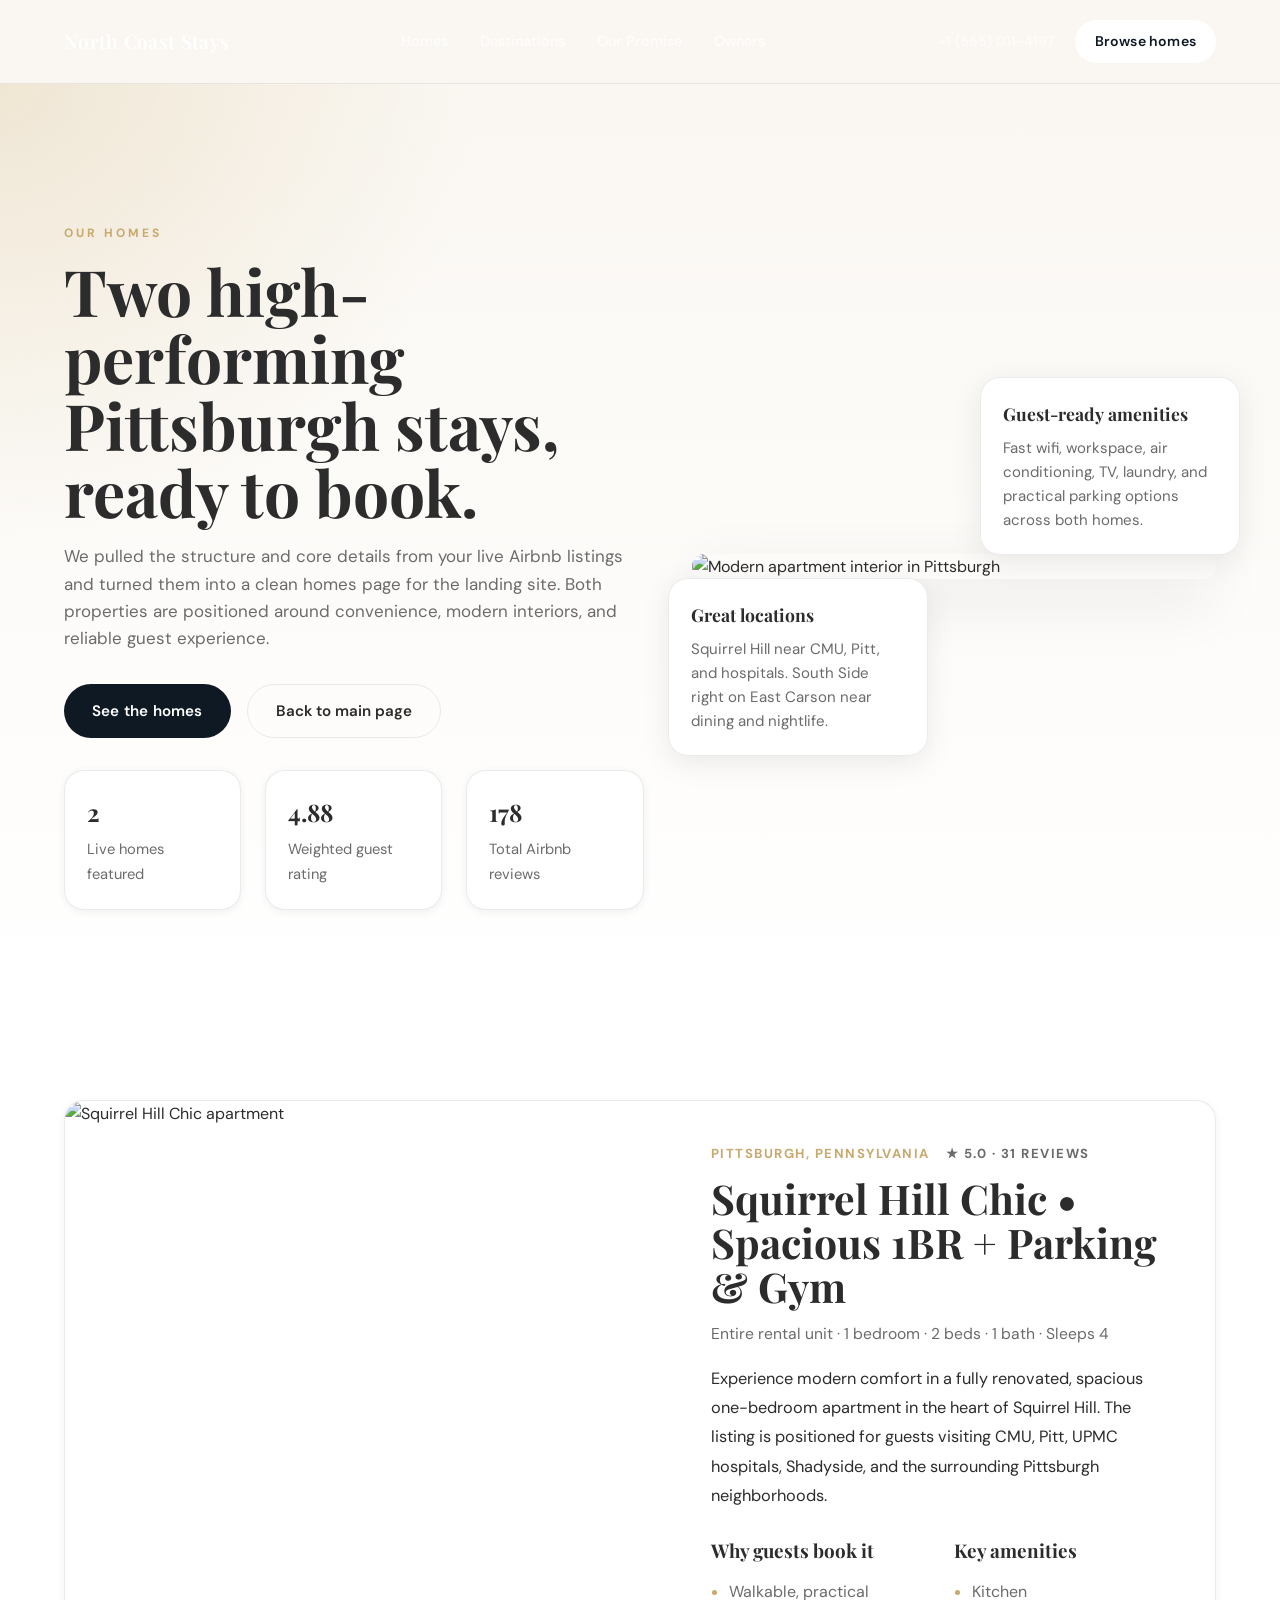
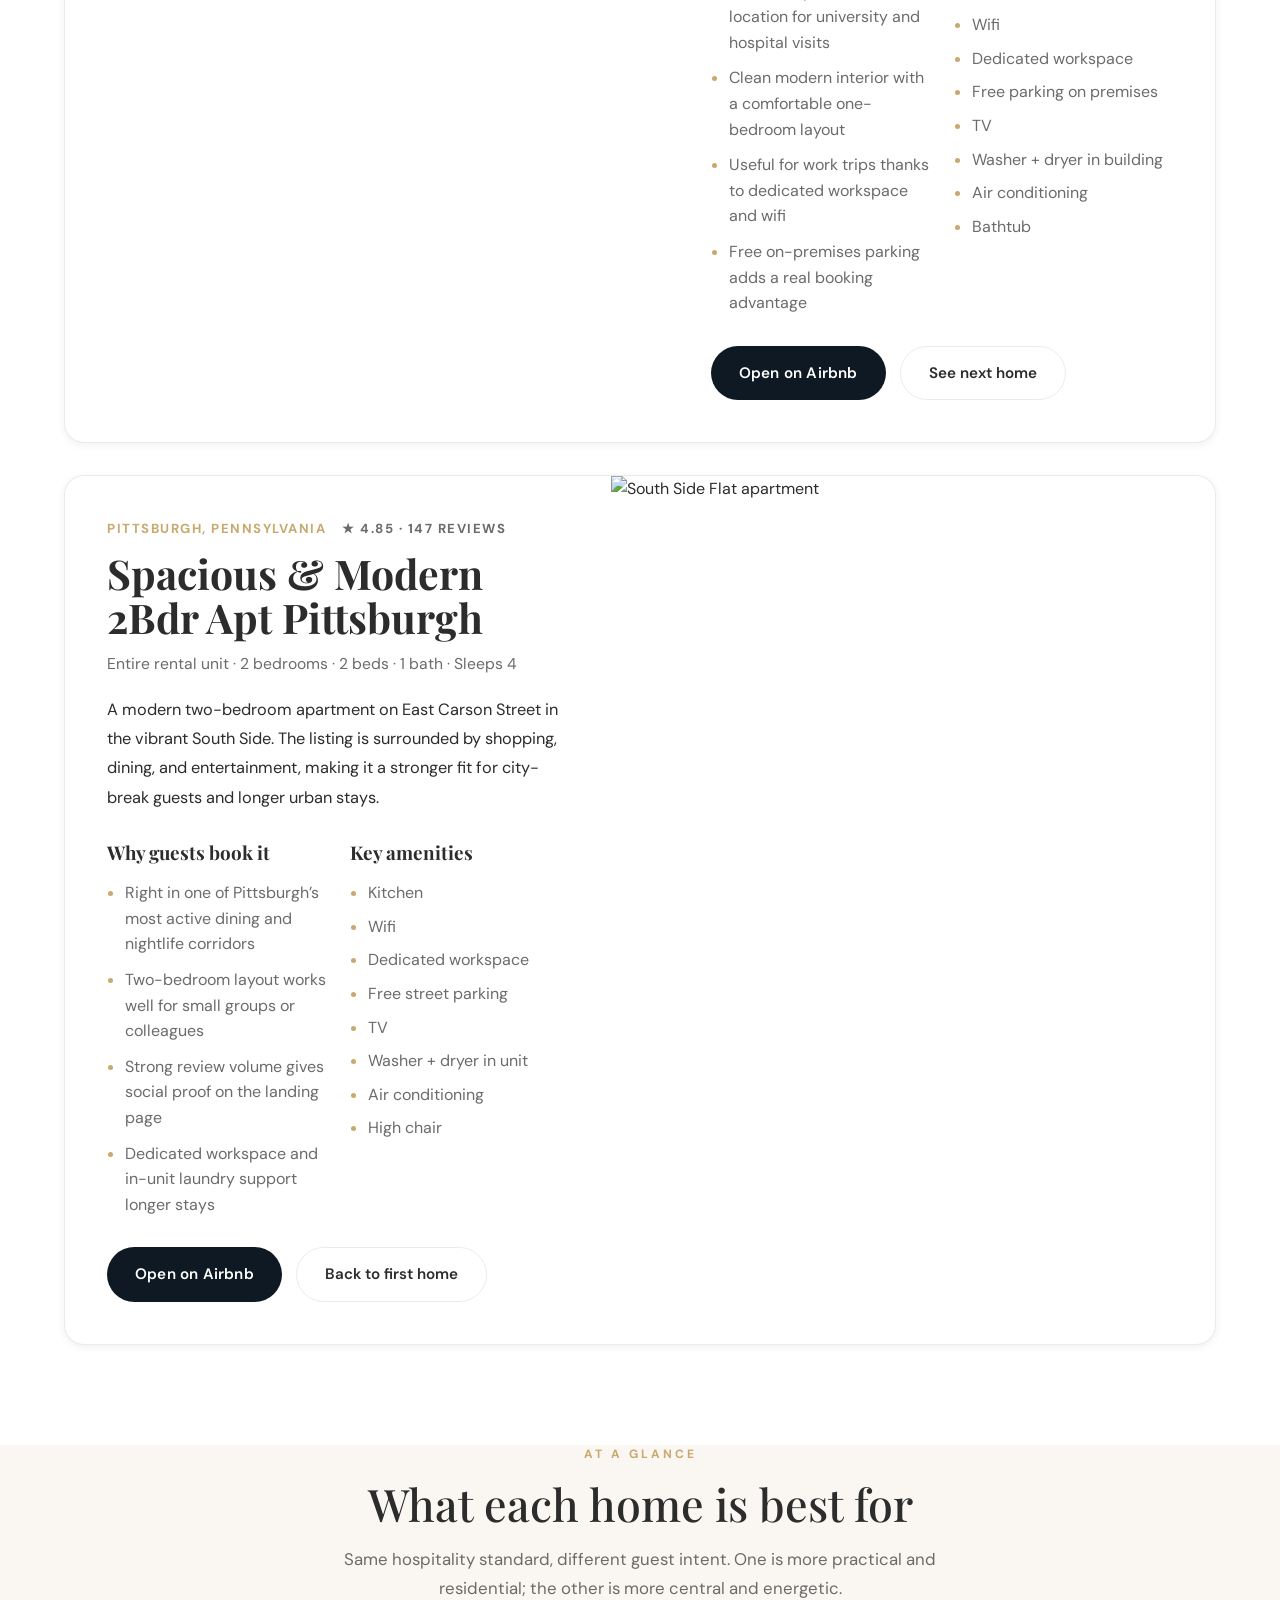
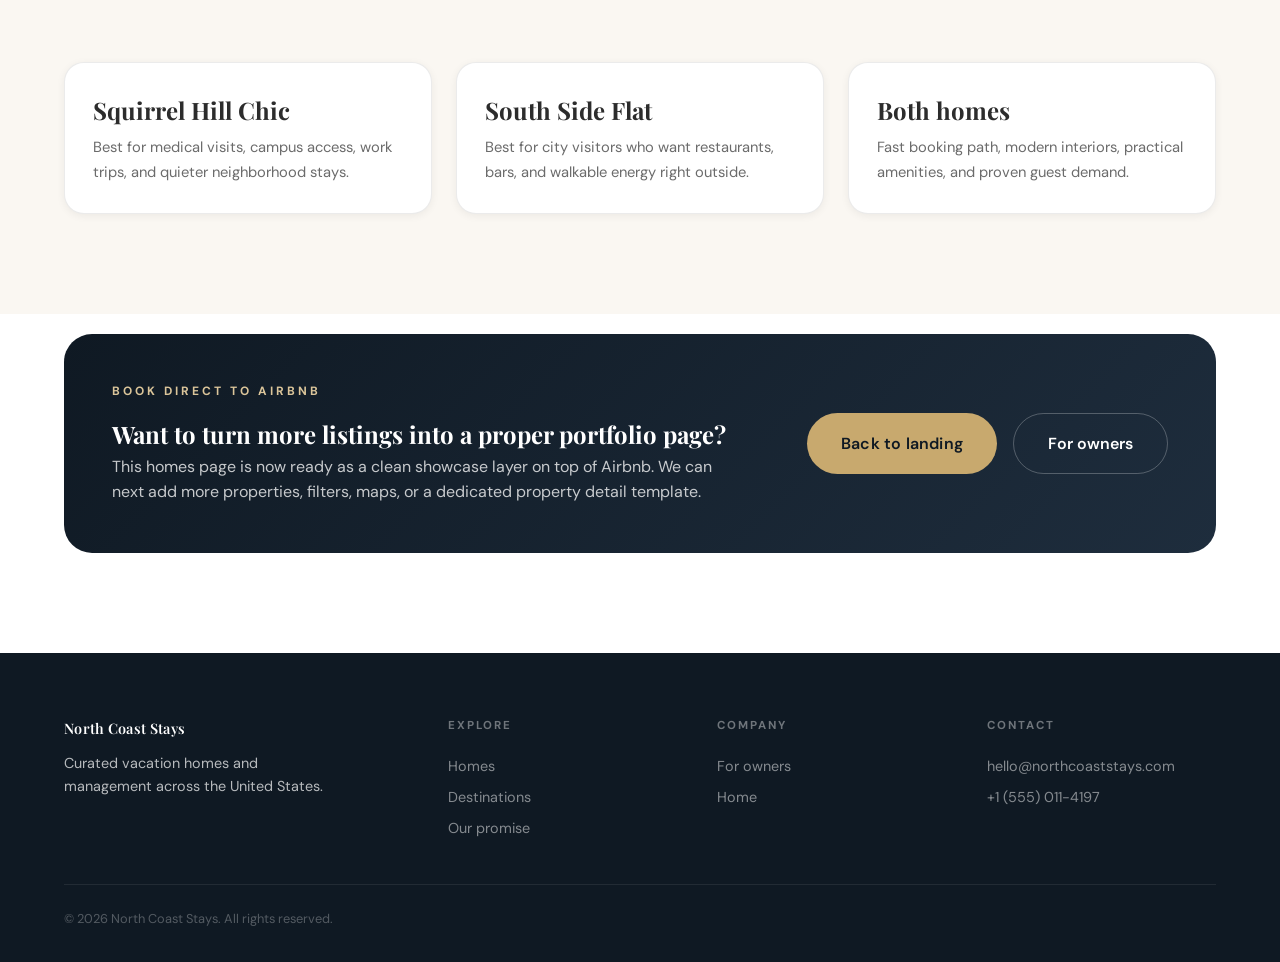
==== homes.html @ 8b8f60d1 "Add homes page for Pittsburgh listings" ====
<!doctype html>
<html lang="en">
  <head>
    <meta charset="utf-8" />
    <meta name="viewport" content="width=device-width, initial-scale=1" />
    <title>Homes — North Coast Stays</title>
    <meta
      name="description"
      content="Explore our Pittsburgh homes: Squirrel Hill Chic and South Side Flat. Modern stays with strong reviews, thoughtful amenities, and direct Airbnb booking links."
    />
    <link rel="preconnect" href="https://fonts.googleapis.com" />
    <link rel="preconnect" href="https://fonts.gstatic.com" crossorigin />
    <link
      href="https://fonts.googleapis.com/css2?family=Playfair+Display:ital,wght@0,400;0,500;0,600;0,700;1,400;1,500&family=DM+Sans:wght@400;500;600;700&display=swap"
      rel="stylesheet"
    />
    <link rel="stylesheet" href="styles.css" />
  </head>
  <body>
    <header class="site-header site-header--light">
      <div class="container header-inner">
        <a class="logo logo--dark" href="index.html">North Coast Stays</a>
        <nav class="nav nav--dark">
          <a href="homes.html">Homes</a>
          <a href="index.html#destinations">Destinations</a>
          <a href="index.html#promise">Our Promise</a>
          <a href="owners.html">Owners</a>
        </nav>
        <div class="header-right">
          <a href="tel:+15550114197" class="header-phone header-phone--dark">+1 (555) 011-4197</a>
          <a href="#homes-list" class="btn-primary btn-sm">Browse homes</a>
        </div>
        <button class="mobile-toggle mobile-toggle--dark" aria-label="Menu">
          <span></span><span></span><span></span>
        </button>
      </div>
    </header>

    <main>
      <section class="owner-hero homes-hero">
        <div class="container owner-hero-grid">
          <div class="owner-hero-copy reveal">
            <p class="section-eyebrow">Our Homes</p>
            <h1>Two high-performing Pittsburgh stays, ready to book.</h1>
            <p class="owner-hero-sub">
              We pulled the structure and core details from your live Airbnb listings and turned them into a clean homes page for the landing site.
              Both properties are positioned around convenience, modern interiors, and reliable guest experience.
            </p>
            <div class="owner-hero-actions">
              <a href="#homes-list" class="btn-primary">See the homes</a>
              <a href="index.html" class="btn-outline">Back to main page</a>
            </div>
            <div class="owner-hero-stats">
              <div class="owner-mini-stat">
                <strong>2</strong>
                <span>Live homes featured</span>
              </div>
              <div class="owner-mini-stat">
                <strong>4.88</strong>
                <span>Weighted guest rating</span>
              </div>
              <div class="owner-mini-stat">
                <strong>178</strong>
                <span>Total Airbnb reviews</span>
              </div>
            </div>
          </div>
          <div class="owner-hero-visual reveal">
            <img
              src="https://a0.muscache.com/im/pictures/hosting/Hosting-1556212642153795728/original/cdaaddb3-f204-4f8a-ab9f-3b91c28d09c1.jpeg?im_w=1440&quality=80&auto=webp"
              alt="Modern apartment interior in Pittsburgh"
            />
            <div class="owner-floating-card owner-floating-card--top">
              <h3>Great locations</h3>
              <p>Squirrel Hill near CMU, Pitt, and hospitals. South Side right on East Carson near dining and nightlife.</p>
            </div>
            <div class="owner-floating-card owner-floating-card--bottom">
              <h3>Guest-ready amenities</h3>
              <p>Fast wifi, workspace, air conditioning, TV, laundry, and practical parking options across both homes.</p>
            </div>
          </div>
        </div>
      </section>

      <section id="homes-list" class="section homes-detail">
        <div class="container homes-detail-grid">
          <article id="squirrel-hill-chic" class="listing-card reveal">
            <div class="listing-media">
              <img
                src="https://a0.muscache.com/im/pictures/hosting/Hosting-1556212642153795728/original/cdaaddb3-f204-4f8a-ab9f-3b91c28d09c1.jpeg?im_w=1440&quality=80&auto=webp"
                alt="Squirrel Hill Chic apartment"
                loading="lazy"
              />
            </div>
            <div class="listing-copy">
              <div class="listing-topline">
                <span class="listing-location">Pittsburgh, Pennsylvania</span>
                <span class="listing-rating">★ 5.0 · 31 reviews</span>
              </div>
              <h2>Squirrel Hill Chic • Spacious 1BR + Parking &amp; Gym</h2>
              <p class="listing-summary">Entire rental unit · 1 bedroom · 2 beds · 1 bath · Sleeps 4</p>
              <p class="listing-description">
                Experience modern comfort in a fully renovated, spacious one-bedroom apartment in the heart of Squirrel Hill.
                The listing is positioned for guests visiting CMU, Pitt, UPMC hospitals, Shadyside, and the surrounding Pittsburgh neighborhoods.
              </p>
              <div class="listing-columns">
                <div>
                  <h3>Why guests book it</h3>
                  <ul class="listing-bullets">
                    <li>Walkable, practical location for university and hospital visits</li>
                    <li>Clean modern interior with a comfortable one-bedroom layout</li>
                    <li>Useful for work trips thanks to dedicated workspace and wifi</li>
                    <li>Free on-premises parking adds a real booking advantage</li>
                  </ul>
                </div>
                <div>
                  <h3>Key amenities</h3>
                  <ul class="listing-bullets listing-bullets--tight">
                    <li>Kitchen</li>
                    <li>Wifi</li>
                    <li>Dedicated workspace</li>
                    <li>Free parking on premises</li>
                    <li>TV</li>
                    <li>Washer + dryer in building</li>
                    <li>Air conditioning</li>
                    <li>Bathtub</li>
                  </ul>
                </div>
              </div>
              <div class="listing-actions">
                <a
                  class="btn-primary"
                  href="https://www.airbnb.com/rooms/1556212642153795728?guests=1&adults=1&s=67&unique_share_id=85de077e-2d42-4002-af92-bff47b99a7a3&source_impression_id=p3_1773267167_P3YbKE8Yv-an_jDv"
                  target="_blank"
                  rel="noopener noreferrer"
                >
                  Open on Airbnb
                </a>
                <a class="btn-outline" href="#south-side-flat">See next home</a>
              </div>
            </div>
          </article>

          <article id="south-side-flat" class="listing-card listing-card--reverse reveal">
            <div class="listing-media">
              <img
                src="https://a0.muscache.com/im/pictures/miso/Hosting-1215987370576249011/original/8360b7d2-faa7-49e1-b375-3b0c79c580a3.jpeg?im_w=1440&quality=80&auto=webp"
                alt="South Side Flat apartment"
                loading="lazy"
              />
            </div>
            <div class="listing-copy">
              <div class="listing-topline">
                <span class="listing-location">Pittsburgh, Pennsylvania</span>
                <span class="listing-rating">★ 4.85 · 147 reviews</span>
              </div>
              <h2>Spacious &amp; Modern 2Bdr Apt Pittsburgh</h2>
              <p class="listing-summary">Entire rental unit · 2 bedrooms · 2 beds · 1 bath · Sleeps 4</p>
              <p class="listing-description">
                A modern two-bedroom apartment on East Carson Street in the vibrant South Side.
                The listing is surrounded by shopping, dining, and entertainment, making it a stronger fit for city-break guests and longer urban stays.
              </p>
              <div class="listing-columns">
                <div>
                  <h3>Why guests book it</h3>
                  <ul class="listing-bullets">
                    <li>Right in one of Pittsburgh’s most active dining and nightlife corridors</li>
                    <li>Two-bedroom layout works well for small groups or colleagues</li>
                    <li>Strong review volume gives social proof on the landing page</li>
                    <li>Dedicated workspace and in-unit laundry support longer stays</li>
                  </ul>
                </div>
                <div>
                  <h3>Key amenities</h3>
                  <ul class="listing-bullets listing-bullets--tight">
                    <li>Kitchen</li>
                    <li>Wifi</li>
                    <li>Dedicated workspace</li>
                    <li>Free street parking</li>
                    <li>TV</li>
                    <li>Washer + dryer in unit</li>
                    <li>Air conditioning</li>
                    <li>High chair</li>
                  </ul>
                </div>
              </div>
              <div class="listing-actions">
                <a
                  class="btn-primary"
                  href="https://www.airbnb.com/rooms/1215987370576249011?guests=1&adults=1&s=67&unique_share_id=ae292399-722b-4fe4-9526-d6abca8731bb&source_impression_id=p3_1773267168_P3sV50rlYe5OfrRL"
                  target="_blank"
                  rel="noopener noreferrer"
                >
                  Open on Airbnb
                </a>
                <a class="btn-outline" href="#squirrel-hill-chic">Back to first home</a>
              </div>
            </div>
          </article>
        </div>
      </section>

      <section class="section owner-trust homes-comparison">
        <div class="container">
          <div class="section-intro reveal">
            <p class="section-eyebrow">At a glance</p>
            <h2>What each home is best for</h2>
            <p class="section-lead">
              Same hospitality standard, different guest intent. One is more practical and residential; the other is more central and energetic.
            </p>
          </div>
          <div class="owner-trust-grid">
            <div class="owner-trust-card reveal">
              <strong>Squirrel Hill Chic</strong>
              <span>Best for medical visits, campus access, work trips, and quieter neighborhood stays.</span>
            </div>
            <div class="owner-trust-card reveal">
              <strong>South Side Flat</strong>
              <span>Best for city visitors who want restaurants, bars, and walkable energy right outside.</span>
            </div>
            <div class="owner-trust-card reveal">
              <strong>Both homes</strong>
              <span>Fast booking path, modern interiors, practical amenities, and proven guest demand.</span>
            </div>
          </div>
        </div>
      </section>

      <section class="section owner-cta-section">
        <div class="container">
          <div class="owner-cta reveal">
            <div>
              <p class="section-eyebrow">Book direct to Airbnb</p>
              <h2>Want to turn more listings into a proper portfolio page?</h2>
              <p>
                This homes page is now ready as a clean showcase layer on top of Airbnb. We can next add more properties, filters, maps, or a dedicated property detail template.
              </p>
            </div>
            <div class="cta-actions">
              <a class="btn-primary btn-lg" href="index.html">Back to landing</a>
              <a class="btn-outline btn-lg" href="owners.html">For owners</a>
            </div>
          </div>
        </div>
      </section>
    </main>

    <footer class="site-footer">
      <div class="container footer-inner">
        <div class="footer-brand">
          <p class="logo">North Coast Stays</p>
          <p>Curated vacation homes and management across the United States.</p>
        </div>
        <div class="footer-col">
          <h4>Explore</h4>
          <a href="homes.html">Homes</a>
          <a href="index.html#destinations">Destinations</a>
          <a href="index.html#promise">Our promise</a>
        </div>
        <div class="footer-col">
          <h4>Company</h4>
          <a href="owners.html">For owners</a>
          <a href="index.html">Home</a>
        </div>
        <div class="footer-col">
          <h4>Contact</h4>
          <a href="mailto:hello@northcoaststays.com">hello@northcoaststays.com</a>
          <a href="tel:+15550114197">+1 (555) 011-4197</a>
        </div>
      </div>
      <div class="container footer-bottom">
        <p>&copy; 2026 North Coast Stays. All rights reserved.</p>
      </div>
    </footer>

    <script src="script.js"></script>
  </body>
</html>
---- styles.css ----
/* ─── Tokens ─── */
:root {
  --cream: #faf7f2;
  --cream-dark: #f0ebe3;
  --white: #ffffff;
  --charcoal: #0f1923;
  --navy: #1a2332;
  --gold: #c8a96e;
  --gold-light: #dbc59a;
  --text: #2c2c2c;
  --text-muted: #6b6b6b;
  --text-light: rgba(255, 255, 255, 0.7);
  --border: rgba(0, 0, 0, 0.08);
  --shadow-sm: 0 2px 8px rgba(0, 0, 0, 0.06);
  --shadow-md: 0 8px 30px rgba(0, 0, 0, 0.08);
  --shadow-lg: 0 20px 60px rgba(0, 0, 0, 0.1);
  --radius-sm: 8px;
  --radius-md: 14px;
  --radius-lg: 20px;
  --radius-xl: 28px;
  --transition: 300ms cubic-bezier(0.23, 1, 0.32, 1);
  --font-serif: "Playfair Display", Georgia, serif;
  --font-sans: "DM Sans", -apple-system, BlinkMacSystemFont, sans-serif;
}

/* ─── Reset ─── */
*,
*::before,
*::after {
  box-sizing: border-box;
  margin: 0;
  padding: 0;
}

html {
  scroll-behavior: smooth;
  -webkit-font-smoothing: antialiased;
}

body {
  font-family: var(--font-sans);
  color: var(--text);
  background: var(--cream);
  line-height: 1.6;
}

img {
  display: block;
  max-width: 100%;
  height: auto;
}

a {
  color: inherit;
  text-decoration: none;
}

button {
  font-family: inherit;
  cursor: pointer;
  border: none;
  background: none;
}

/* ─── Layout ─── */
.container {
  width: min(1240px, 90vw);
  margin: 0 auto;
}

/* ─── Buttons ─── */
.btn-primary {
  display: inline-flex;
  align-items: center;
  gap: 8px;
  background: var(--charcoal);
  color: var(--white);
  padding: 14px 28px;
  border-radius: 999px;
  font-weight: 600;
  font-size: 0.95rem;
  letter-spacing: 0.2px;
  transition: transform var(--transition), box-shadow var(--transition);
}

.btn-primary:hover {
  transform: translateY(-2px);
  box-shadow: 0 12px 28px rgba(15, 25, 35, 0.25);
}

.btn-outline {
  display: inline-flex;
  align-items: center;
  gap: 8px;
  padding: 14px 28px;
  border-radius: 999px;
  font-weight: 600;
  font-size: 0.95rem;
  border: 1.5px solid var(--border);
  transition: all var(--transition);
}

.btn-outline:hover {
  border-color: var(--charcoal);
  background: var(--charcoal);
  color: var(--white);
}

.btn-sm {
  padding: 10px 20px;
  font-size: 0.88rem;
}

.btn-lg {
  padding: 17px 34px;
  font-size: 1rem;
}

/* ─── Header ─── */
.site-header {
  position: fixed;
  top: 0;
  left: 0;
  right: 0;
  z-index: 100;
  transition: background var(--transition), backdrop-filter var(--transition);
}

.site-header.scrolled {
  background: rgba(250, 247, 242, 0.92);
  backdrop-filter: blur(20px);
  border-bottom: 1px solid var(--border);
}

.header-inner {
  display: flex;
  align-items: center;
  justify-content: space-between;
  padding: 20px 0;
  gap: 32px;
}

.logo {
  font-family: var(--font-serif);
  font-weight: 600;
  font-size: 1.2rem;
  letter-spacing: 0.3px;
  white-space: nowrap;
}

.site-header:not(.scrolled) .logo {
  color: var(--white);
}

.nav {
  display: flex;
  gap: 32px;
}

.nav a {
  font-size: 0.9rem;
  font-weight: 500;
  opacity: 0.8;
  transition: opacity var(--transition);
}

.site-header:not(.scrolled) .nav a {
  color: var(--white);
}

.nav a:hover {
  opacity: 1;
}

.header-right {
  display: flex;
  align-items: center;
  gap: 20px;
}

.header-phone {
  font-size: 0.88rem;
  font-weight: 500;
  opacity: 0.7;
  transition: opacity var(--transition);
}

.site-header:not(.scrolled) .header-phone {
  color: var(--white);
}

.header-phone:hover {
  opacity: 1;
}

.site-header:not(.scrolled) .btn-primary {
  background: var(--white);
  color: var(--charcoal);
}

.mobile-toggle {
  display: none;
  flex-direction: column;
  gap: 5px;
  padding: 4px;
}

.mobile-toggle span {
  display: block;
  width: 22px;
  height: 2px;
  background: var(--text);
  border-radius: 2px;
  transition: all var(--transition);
}

.site-header:not(.scrolled) .mobile-toggle span {
  background: var(--white);
}

/* ─── Hero ─── */
.hero {
  position: relative;
  min-height: 100vh;
  display: flex;
  align-items: center;
  justify-content: center;
  overflow: hidden;
}

.hero-bg {
  position: absolute;
  inset: 0;
  z-index: 0;
}

.hero-bg img {
  width: 100%;
  height: 100%;
  object-fit: cover;
  object-position: center 30%;
}

.hero-overlay {
  position: absolute;
  inset: 0;
  z-index: 1;
  background: linear-gradient(
    180deg,
    rgba(15, 25, 35, 0.4) 0%,
    rgba(15, 25, 35, 0.25) 40%,
    rgba(15, 25, 35, 0.55) 100%
  );
}

.hero-content {
  position: relative;
  z-index: 2;
  text-align: center;
  padding: 160px 0 100px;
  color: var(--white);
}

.hero-eyebrow {
  font-size: 0.8rem;
  font-weight: 600;
  letter-spacing: 3px;
  text-transform: uppercase;
  margin-bottom: 20px;
  opacity: 0.85;
}

.hero h1 {
  font-family: var(--font-serif);
  font-size: clamp(2.8rem, 5.5vw, 4.5rem);
  font-weight: 500;
  line-height: 1.1;
  margin-bottom: 20px;
  letter-spacing: -0.5px;
}

.hero-sub {
  font-size: 1.1rem;
  max-width: 560px;
  margin: 0 auto 44px;
  opacity: 0.85;
  line-height: 1.7;
}

/* Search bar */
.search-bar {
  display: flex;
  align-items: center;
  background: var(--white);
  border-radius: 999px;
  padding: 8px 8px 8px 32px;
  max-width: 720px;
  margin: 0 auto 48px;
  box-shadow: var(--shadow-lg);
}

.search-field {
  flex: 1;
  text-align: left;
  padding: 8px 16px;
}

.search-field label {
  display: block;
  font-size: 0.68rem;
  font-weight: 700;
  text-transform: uppercase;
  letter-spacing: 1.5px;
  color: var(--text-muted);
  margin-bottom: 4px;
}

.search-field select,
.search-field input {
  border: none;
  outline: none;
  background: transparent;
  font-family: inherit;
  font-size: 0.92rem;
  color: var(--text);
  width: 100%;
  padding: 2px 0;
}

.search-divider {
  width: 1px;
  height: 36px;
  background: var(--border);
  flex-shrink: 0;
}

.search-btn {
  display: inline-flex;
  align-items: center;
  gap: 8px;
  background: var(--charcoal);
  color: var(--white);
  padding: 14px 24px;
  border-radius: 999px;
  font-weight: 600;
  font-size: 0.9rem;
  flex-shrink: 0;
  transition: transform var(--transition), box-shadow var(--transition);
}

.search-btn:hover {
  transform: translateY(-1px);
  box-shadow: 0 8px 20px rgba(15, 25, 35, 0.3);
}

/* Hero stats */
.hero-stats {
  display: flex;
  align-items: center;
  justify-content: center;
  gap: 28px;
}

.stat {
  display: flex;
  flex-direction: column;
  align-items: center;
  gap: 2px;
}

.stat strong {
  font-family: var(--font-serif);
  font-size: 1.5rem;
  font-weight: 600;
}

.stat span {
  font-size: 0.78rem;
  opacity: 0.7;
  text-transform: uppercase;
  letter-spacing: 1px;
}

.stat-dot {
  width: 4px;
  height: 4px;
  border-radius: 50%;
  background: rgba(255, 255, 255, 0.35);
}

/* Scroll indicator */
.hero-scroll {
  position: absolute;
  bottom: 32px;
  left: 50%;
  transform: translateX(-50%);
  z-index: 2;
  display: flex;
  flex-direction: column;
  align-items: center;
  gap: 8px;
  color: var(--white);
}

.hero-scroll span {
  font-size: 0.7rem;
  text-transform: uppercase;
  letter-spacing: 2px;
  opacity: 0.6;
}

.scroll-line {
  width: 1px;
  height: 40px;
  background: linear-gradient(to bottom, rgba(255, 255, 255, 0.6), transparent);
  animation: scroll-pulse 2s ease-in-out infinite;
}

@keyframes scroll-pulse {
  0%, 100% { opacity: 0.3; transform: scaleY(0.6); }
  50% { opacity: 1; transform: scaleY(1); }
}

/* ─── Sections ─── */
.section {
  padding: 100px 0;
  position: relative;
}

.section-intro {
  text-align: center;
  max-width: 640px;
  margin: 0 auto 60px;
}

.section-intro--light {
  color: var(--white);
}

.section-eyebrow {
  font-size: 0.75rem;
  font-weight: 700;
  letter-spacing: 3px;
  text-transform: uppercase;
  color: var(--gold);
  margin-bottom: 14px;
}

.section-intro h2 {
  font-family: var(--font-serif);
  font-size: clamp(2rem, 3.5vw, 3rem);
  font-weight: 500;
  line-height: 1.15;
  margin-bottom: 16px;
}

.section-lead {
  font-size: 1.05rem;
  color: var(--text-muted);
  line-height: 1.7;
}

.section-intro--light .section-lead {
  color: var(--text-light);
}

.section-cta {
  text-align: center;
  margin-top: 48px;
}

/* ─── Promise ─── */
.promise {
  background: var(--white);
}

.promise-grid {
  display: grid;
  grid-template-columns: repeat(3, 1fr);
  gap: 32px;
}

.promise-card {
  text-align: center;
  padding: 40px 32px;
  border-radius: var(--radius-lg);
  border: 1px solid var(--border);
  transition: all var(--transition);
}

.promise-card:hover {
  border-color: var(--gold-light);
  box-shadow: var(--shadow-md);
  transform: translateY(-4px);
}

.promise-icon {
  display: inline-flex;
  align-items: center;
  justify-content: center;
  width: 64px;
  height: 64px;
  border-radius: 50%;
  background: var(--cream);
  color: var(--gold);
  margin-bottom: 20px;
}

.promise-card h3 {
  font-family: var(--font-serif);
  font-size: 1.25rem;
  margin-bottom: 12px;
}

.promise-card p {
  font-size: 0.95rem;
  color: var(--text-muted);
  line-height: 1.65;
}

/* ─── Homes ─── */
.homes {
  background: var(--cream);
}

.homes-grid {
  display: grid;
  grid-template-columns: 1.2fr 1fr;
  grid-template-rows: auto auto;
  gap: 24px;
}

.home-card {
  border-radius: var(--radius-lg);
  overflow: hidden;
  background: var(--white);
  box-shadow: var(--shadow-sm);
  transition: all var(--transition);
  cursor: pointer;
  display: block;
}

.home-card:hover {
  box-shadow: var(--shadow-lg);
  transform: translateY(-4px);
}

.home-card--large {
  grid-row: 1 / 3;
}

.home-img {
  overflow: hidden;
  position: relative;
}

.home-card--large .home-img {
  height: 100%;
  min-height: 400px;
}

.home-card:not(.home-card--large) .home-img {
  height: 220px;
}

.home-img img {
  width: 100%;
  height: 100%;
  object-fit: cover;
  transition: transform 600ms cubic-bezier(0.23, 1, 0.32, 1);
}

.home-card:hover .home-img img {
  transform: scale(1.04);
}

.home-info {
  padding: 20px 24px;
}

.home-meta {
  display: flex;
  justify-content: space-between;
  align-items: center;
  margin-bottom: 8px;
  gap: 16px;
}

.home-location {
  font-size: 0.78rem;
  font-weight: 600;
  text-transform: uppercase;
  letter-spacing: 1.5px;
  color: var(--gold);
}

.home-price {
  font-size: 0.88rem;
  color: var(--text-muted);
}

.home-price strong {
  color: var(--text);
}

.home-info h3 {
  font-family: var(--font-serif);
  font-size: 1.15rem;
  margin-bottom: 4px;
}

.home-info p {
  font-size: 0.9rem;
  color: var(--text-muted);
}

/* ─── Destinations ─── */
.destinations {
  background: var(--white);
}

.dest-grid {
  display: grid;
  grid-template-columns: repeat(4, 1fr);
  grid-template-rows: 200px 200px;
  gap: 20px;
}

.dest-card {
  position: relative;
  border-radius: var(--radius-lg);
  overflow: hidden;
  cursor: pointer;
}

.dest-card--tall {
  grid-row: 1 / 3;
}

.dest-card img {
  width: 100%;
  height: 100%;
  object-fit: cover;
  transition: transform 600ms cubic-bezier(0.23, 1, 0.32, 1);
}

.dest-card:hover img {
  transform: scale(1.06);
}

.dest-overlay {
  position: absolute;
  inset: 0;
  display: flex;
  flex-direction: column;
  justify-content: flex-end;
  padding: 24px;
  background: linear-gradient(
    180deg,
    transparent 40%,
    rgba(15, 25, 35, 0.65) 100%
  );
  color: var(--white);
  transition: background var(--transition);
}

.dest-card:hover .dest-overlay {
  background: linear-gradient(
    180deg,
    transparent 20%,
    rgba(15, 25, 35, 0.75) 100%
  );
}

.dest-overlay h3 {
  font-family: var(--font-serif);
  font-size: 1.4rem;
  margin-bottom: 2px;
}

.dest-overlay span {
  font-size: 0.82rem;
  opacity: 0.8;
}

/* ─── Testimonials ─── */
.testimonials {
  background: var(--charcoal);
  color: var(--white);
}

.testimonial-grid {
  display: grid;
  grid-template-columns: repeat(3, 1fr);
  gap: 28px;
}

.testimonial-card {
  background: rgba(255, 255, 255, 0.06);
  border: 1px solid rgba(255, 255, 255, 0.08);
  border-radius: var(--radius-lg);
  padding: 32px;
  transition: all var(--transition);
}

.testimonial-card:hover {
  background: rgba(255, 255, 255, 0.1);
  transform: translateY(-2px);
}

.stars {
  color: var(--gold);
  font-size: 0.85rem;
  letter-spacing: 2px;
  margin-bottom: 16px;
}

.testimonial-card blockquote {
  font-size: 1.02rem;
  line-height: 1.65;
  font-style: italic;
  opacity: 0.9;
  margin-bottom: 20px;
}

.testimonial-author {
  display: flex;
  align-items: center;
  gap: 12px;
}

.author-avatar {
  width: 40px;
  height: 40px;
  border-radius: 50%;
  background: var(--gold);
  color: var(--charcoal);
  display: flex;
  align-items: center;
  justify-content: center;
  font-weight: 700;
  font-size: 0.85rem;
}

.testimonial-author strong {
  display: block;
  font-size: 0.9rem;
}

.testimonial-author span {
  font-size: 0.8rem;
  opacity: 0.6;
}

/* ─── Owners ─── */
.owners {
  background: var(--cream);
}

.owners-split {
  display: grid;
  grid-template-columns: 1fr 1fr;
  gap: 64px;
  align-items: center;
}

.owners-copy .section-eyebrow {
  text-align: left;
}

.owners-copy h2 {
  font-family: var(--font-serif);
  font-size: clamp(2rem, 3vw, 2.6rem);
  margin-bottom: 16px;
}

.owners-copy .section-lead {
  margin-bottom: 32px;
}

.owner-steps {
  display: grid;
  gap: 20px;
  margin-bottom: 32px;
}

.owner-step {
  display: flex;
  gap: 16px;
  align-items: flex-start;
}

.step-num {
  font-family: var(--font-serif);
  font-size: 1.2rem;
  font-weight: 600;
  color: var(--gold);
  flex-shrink: 0;
  width: 32px;
  line-height: 1.3;
}

.owner-step h4 {
  font-size: 0.95rem;
  margin-bottom: 4px;
}

.owner-step p {
  font-size: 0.88rem;
  color: var(--text-muted);
  line-height: 1.55;
}

.owners-visual {
  display: grid;
  gap: 16px;
}

.owner-stat-card {
  background: var(--white);
  border-radius: var(--radius-lg);
  padding: 28px;
  box-shadow: var(--shadow-sm);
}

.owner-stat-card--dark {
  background: var(--charcoal);
  color: var(--white);
}

.owner-stat-label {
  font-size: 0.78rem;
  text-transform: uppercase;
  letter-spacing: 1.5px;
  color: var(--text-muted);
  margin-bottom: 8px;
}

.owner-stat-card--dark .owner-stat-label {
  color: var(--text-light);
}

.owner-stat-value {
  font-family: var(--font-serif);
  font-size: 2.2rem;
  font-weight: 600;
  line-height: 1;
}

.owner-stat-sub {
  font-size: 0.88rem;
  color: var(--text-muted);
  margin-top: 4px;
}

.owner-stars {
  color: var(--gold);
  margin-top: 4px;
  letter-spacing: 2px;
}

.owner-bar-chart {
  display: flex;
  align-items: flex-end;
  gap: 8px;
  height: 60px;
  margin-top: 16px;
}

.bar {
  flex: 1;
  background: rgba(255, 255, 255, 0.15);
  border-radius: 4px;
  transition: all var(--transition);
}

.bar--active {
  background: var(--gold);
}

/* ─── CTA Banner ─── */
.cta-banner {
  background: var(--white);
  padding: 80px 0;
}

.cta-inner {
  text-align: center;
  padding: 72px 48px;
  background: linear-gradient(
    135deg,
    var(--charcoal) 0%,
    #1e2d3d 100%
  );
  border-radius: var(--radius-xl);
  color: var(--white);
}

.cta-inner h2 {
  font-family: var(--font-serif);
  font-size: clamp(2rem, 3.5vw, 2.8rem);
  margin-bottom: 12px;
}

.cta-inner p {
  font-size: 1.05rem;
  opacity: 0.8;
  max-width: 500px;
  margin: 0 auto 28px;
}

.cta-actions {
  display: flex;
  gap: 16px;
  justify-content: center;
  flex-wrap: wrap;
}

.cta-actions .btn-primary {
  background: var(--gold);
  color: var(--charcoal);
}

.cta-actions .btn-primary:hover {
  box-shadow: 0 12px 28px rgba(200, 169, 110, 0.35);
}

.cta-actions .btn-outline {
  border-color: rgba(255, 255, 255, 0.25);
  color: var(--white);
}

.cta-actions .btn-outline:hover {
  border-color: var(--white);
  background: var(--white);
  color: var(--charcoal);
}

/* ─── Footer ─── */
.site-footer {
  background: var(--charcoal);
  color: var(--text-light);
  padding: 64px 0 32px;
}

.footer-inner {
  display: grid;
  grid-template-columns: 1.5fr repeat(3, 1fr);
  gap: 40px;
  padding-bottom: 40px;
  border-bottom: 1px solid rgba(255, 255, 255, 0.08);
}

.footer-brand .logo {
  color: var(--white);
  display: block;
  margin-bottom: 12px;
}

.footer-brand p {
  font-size: 0.9rem;
  max-width: 280px;
  line-height: 1.6;
}

.footer-col h4 {
  font-size: 0.72rem;
  font-weight: 700;
  text-transform: uppercase;
  letter-spacing: 2px;
  color: rgba(255, 255, 255, 0.4);
  margin-bottom: 16px;
}

.footer-col a {
  display: block;
  font-size: 0.9rem;
  padding: 4px 0;
  opacity: 0.7;
  transition: opacity var(--transition);
}

.footer-col a:hover {
  opacity: 1;
}

.footer-bottom {
  padding-top: 24px;
}

.footer-bottom p {
  font-size: 0.8rem;
  opacity: 0.4;
}

/* ─── Reveal Animation ─── */
.reveal {
  opacity: 0;
  transform: translateY(24px);
  transition: opacity 700ms cubic-bezier(0.23, 1, 0.32, 1),
              transform 700ms cubic-bezier(0.23, 1, 0.32, 1);
}

.reveal.visible {
  opacity: 1;
  transform: translateY(0);
}

/* ─── Responsive ─── */
@media (max-width: 1024px) {
  .homes-grid {
    grid-template-columns: 1fr 1fr;
  }

  .home-card--large {
    grid-row: auto;
    grid-column: 1 / -1;
  }

  .home-card--large .home-img {
    height: 340px;
    min-height: auto;
  }

  .dest-grid {
    grid-template-columns: repeat(2, 1fr);
    grid-template-rows: 220px 220px;
  }

  .dest-card--tall {
    grid-row: auto;
  }

  .owners-split {
    gap: 40px;
  }
}

@media (max-width: 768px) {
  .nav,
  .header-phone {
    display: none;
  }

  .mobile-toggle {
    display: flex;
  }

  .hero h1 {
    font-size: 2.4rem;
  }

  .hero h1 br {
    display: none;
  }

  .search-bar {
    flex-direction: column;
    border-radius: var(--radius-lg);
    padding: 20px;
    gap: 0;
  }

  .search-field {
    padding: 12px 4px;
    border-bottom: 1px solid var(--border);
  }

  .search-field:last-of-type {
    border-bottom: none;
  }

  .search-divider {
    display: none;
  }

  .search-btn {
    width: 100%;
    justify-content: center;
    margin-top: 12px;
  }

  .hero-stats {
    gap: 16px;
  }

  .stat strong {
    font-size: 1.2rem;
  }

  .stat span {
    font-size: 0.68rem;
  }

  .promise-grid {
    grid-template-columns: 1fr;
    gap: 20px;
  }

  .homes-grid {
    grid-template-columns: 1fr;
  }

  .testimonial-grid {
    grid-template-columns: 1fr;
  }

  .dest-grid {
    grid-template-columns: 1fr;
    grid-template-rows: auto;
  }

  .dest-card {
    height: 200px;
  }

  .owners-split {
    grid-template-columns: 1fr;
    gap: 32px;
  }

  .footer-inner {
    grid-template-columns: 1fr 1fr;
    gap: 28px;
  }

  .footer-brand {
    grid-column: 1 / -1;
  }

  .cta-inner {
    padding: 48px 24px;
  }

  .section {
    padding: 72px 0;
  }

  .hero-scroll {
    display: none;
  }
}

/* ─── Owners page ─── */
.site-header--light {
  position: sticky;
  background: rgba(250, 247, 242, 0.95);
  backdrop-filter: blur(20px);
  border-bottom: 1px solid var(--border);
}

.logo--dark,
.nav--dark a,
.header-phone--dark {
  color: var(--text);
}

.mobile-toggle--dark span {
  background: var(--text);
}

.owner-hero {
  padding: 140px 0 90px;
  background:
    radial-gradient(circle at top left, rgba(219, 197, 154, 0.34), transparent 30%),
    linear-gradient(180deg, var(--cream) 0%, var(--white) 100%);
}

.owner-hero-grid,
.owner-results-grid {
  display: grid;
  grid-template-columns: 1.05fr 0.95fr;
  gap: 48px;
  align-items: center;
}

.owner-hero-copy h1 {
  font-family: var(--font-serif);
  font-size: clamp(2.7rem, 5vw, 4.7rem);
  line-height: 1.05;
  margin-bottom: 18px;
}

.owner-hero-sub {
  font-size: 1.06rem;
  color: var(--text-muted);
  max-width: 640px;
  margin-bottom: 32px;
}

.owner-hero-actions {
  display: flex;
  gap: 16px;
  flex-wrap: wrap;
  margin-bottom: 32px;
}

.owner-hero-stats,
.owner-trust-grid,
.owner-journey-grid,
.owner-services-grid {
  display: grid;
  gap: 24px;
}

.owner-hero-stats {
  grid-template-columns: repeat(3, 1fr);
}

.owner-mini-stat,
.owner-trust-card,
.owner-journey-card,
.owner-service,
.owner-faq-item,
.listing-card {
  background: var(--white);
  border: 1px solid var(--border);
  border-radius: var(--radius-lg);
  box-shadow: var(--shadow-sm);
}

.owner-mini-stat {
  padding: 22px;
}

.owner-mini-stat strong,
.owner-trust-card strong {
  display: block;
  font-family: var(--font-serif);
  font-size: 1.5rem;
  margin-bottom: 4px;
}

.owner-mini-stat span,
.owner-trust-card span {
  color: var(--text-muted);
  font-size: 0.92rem;
}

.owner-hero-visual {
  position: relative;
}

.owner-hero-visual > img {
  width: 100%;
  border-radius: 30px;
  box-shadow: var(--shadow-lg);
}

.owner-floating-card {
  position: absolute;
  max-width: 260px;
  padding: 22px;
  background: rgba(255,255,255,0.96);
  border: 1px solid var(--border);
  border-radius: var(--radius-lg);
  box-shadow: var(--shadow-md);
}

.owner-floating-card h3 {
  font-family: var(--font-serif);
  font-size: 1.1rem;
  margin-bottom: 8px;
}

.owner-floating-card p {
  font-size: 0.94rem;
  color: var(--text-muted);
}

.owner-floating-card--top {
  top: 24px;
  left: -24px;
}

.owner-floating-card--bottom {
  right: -24px;
  bottom: 24px;
}

.owner-trust {
  background: var(--white);
  padding-top: 0;
}

.owner-trust-grid,
.owner-journey-grid,
.owner-services-grid {
  grid-template-columns: repeat(3, 1fr);
}

.owner-trust-card,
.owner-service {
  padding: 28px;
}

.owner-journey {
  background: var(--cream);
}

.owner-journey-card {
  padding: 28px;
}

.owner-journey-card img {
  width: 100%;
  aspect-ratio: 4 / 3;
  object-fit: contain;
  background: var(--cream-dark);
  border-radius: var(--radius-md);
  margin-bottom: 18px;
}

.owner-journey-card h3,
.owner-service h3,
.owner-quote blockquote,
.owner-faq-item summary,
.owner-cta h2,
.listing-copy h2,
.listing-columns h3 {
  font-family: var(--font-serif);
}

.owner-journey-card h3,
.owner-service h3 {
  font-size: 1.25rem;
  margin-bottom: 10px;
}

.owner-journey-card p,
.owner-service p,
.owner-quote p,
.owner-faq-item p,
.owner-cta p {
  color: var(--text-muted);
}

.owner-services {
  background: var(--white);
}

.owner-results {
  background: var(--cream);
}

.owner-quote {
  margin-top: 32px;
  padding: 28px;
  background: var(--white);
  border: 1px solid var(--border);
  border-radius: var(--radius-lg);
  box-shadow: var(--shadow-sm);
}

.owner-quote-mark {
  display: inline-block;
  color: var(--gold);
  font-size: 3rem;
  line-height: 1;
  margin-bottom: 6px;
}

.owner-quote blockquote {
  font-size: 1.15rem;
  line-height: 1.6;
  margin-bottom: 14px;
}

.owner-results-stats {
  display: grid;
  gap: 16px;
}

.owner-faq {
  background: var(--white);
}

.owner-faq-list {
  display: grid;
  gap: 18px;
}

.owner-faq-item {
  padding: 24px 26px;
}

.owner-faq-item summary {
  cursor: pointer;
  font-size: 1.08rem;
}

.owner-faq-item p {
  margin-top: 12px;
}

.owner-cta-section {
  background: var(--white);
  padding-top: 20px;
}

.owner-cta {
  display: flex;
  justify-content: space-between;
  align-items: center;
  gap: 24px;
  padding: 48px;
  background: linear-gradient(135deg, var(--charcoal) 0%, #1e2d3d 100%);
  color: var(--white);
  border-radius: var(--radius-xl);
}

.owner-cta p {
  color: rgba(255,255,255,0.76);
  max-width: 620px;
}

.owner-cta .section-eyebrow {
  color: var(--gold-light);
}

/* ─── Homes page ─── */
.homes-detail {
  background: var(--white);
}

.homes-detail-grid {
  display: grid;
  gap: 32px;
}

.listing-card {
  display: grid;
  grid-template-columns: 1.05fr 0.95fr;
  overflow: hidden;
}

.listing-card--reverse {
  grid-template-columns: 0.95fr 1.05fr;
}

.listing-card--reverse .listing-media {
  order: 2;
}

.listing-card--reverse .listing-copy {
  order: 1;
}

.listing-media img {
  width: 100%;
  height: 100%;
  min-height: 520px;
  object-fit: cover;
}

.listing-copy {
  padding: 42px;
  display: flex;
  flex-direction: column;
  justify-content: center;
}

.listing-topline,
.listing-summary {
  display: flex;
  gap: 16px;
  flex-wrap: wrap;
}

.listing-topline {
  margin-bottom: 12px;
}

.listing-location,
.listing-rating {
  font-size: 0.82rem;
  font-weight: 700;
  letter-spacing: 1.5px;
  text-transform: uppercase;
}

.listing-location {
  color: var(--gold);
}

.listing-rating {
  color: var(--text-muted);
}

.listing-copy h2 {
  font-size: clamp(2rem, 3.2vw, 3rem);
  line-height: 1.08;
  margin-bottom: 12px;
}

.listing-summary {
  margin-bottom: 18px;
  color: var(--text-muted);
  font-size: 0.98rem;
}

.listing-description {
  color: var(--text);
  font-size: 1.02rem;
  line-height: 1.8;
  margin-bottom: 26px;
}

.listing-columns {
  display: grid;
  grid-template-columns: 1fr 1fr;
  gap: 24px;
  margin-bottom: 30px;
}

.listing-columns h3 {
  font-size: 1.18rem;
  margin-bottom: 12px;
}

.listing-bullets {
  display: grid;
  gap: 10px;
  padding-left: 18px;
  color: var(--text-muted);
}

.listing-bullets li::marker {
  color: var(--gold);
}

.listing-bullets--tight {
  gap: 8px;
}

.listing-actions {
  display: flex;
  gap: 14px;
  flex-wrap: wrap;
}

.homes-comparison {
  background: var(--cream);
}

@media (max-width: 1024px) {
  .owner-hero-grid,
  .owner-results-grid,
  .owner-trust-grid,
  .owner-journey-grid,
  .owner-services-grid,
  .listing-card,
  .listing-card--reverse,
  .listing-columns {
    grid-template-columns: 1fr;
  }

  .listing-card--reverse .listing-media,
  .listing-card--reverse .listing-copy {
    order: initial;
  }

  .owner-floating-card {
    position: static;
    max-width: none;
    margin-top: 16px;
  }

  .owner-hero-stats {
    grid-template-columns: 1fr;
  }

  .owner-cta {
    flex-direction: column;
    align-items: flex-start;
  }
}

@media (max-width: 768px) {
  .site-header--light .nav,
  .site-header--light .header-phone {
    display: none;
  }

  .site-header--light .mobile-toggle {
    display: flex;
  }

  .site-header--light .nav.open {
    display: flex;
    position: absolute;
    top: 100%;
    left: 5vw;
    right: 5vw;
    flex-direction: column;
    gap: 14px;
    padding: 18px;
    background: rgba(255,255,255,0.98);
    border: 1px solid var(--border);
    border-radius: var(--radius-md);
    box-shadow: var(--shadow-md);
  }

  .owner-hero {
    padding: 120px 0 72px;
  }

  .owner-cta {
    padding: 36px 24px;
  }

  .listing-media img {
    min-height: 320px;
  }

  .listing-copy {
    padding: 28px 22px;
  }
}

@media (max-width: 480px) {
  .footer-inner {
    grid-template-columns: 1fr;
  }

  .hero-stats {
    flex-direction: column;
    gap: 12px;
  }

  .stat-dot {
    display: none;
  }
}
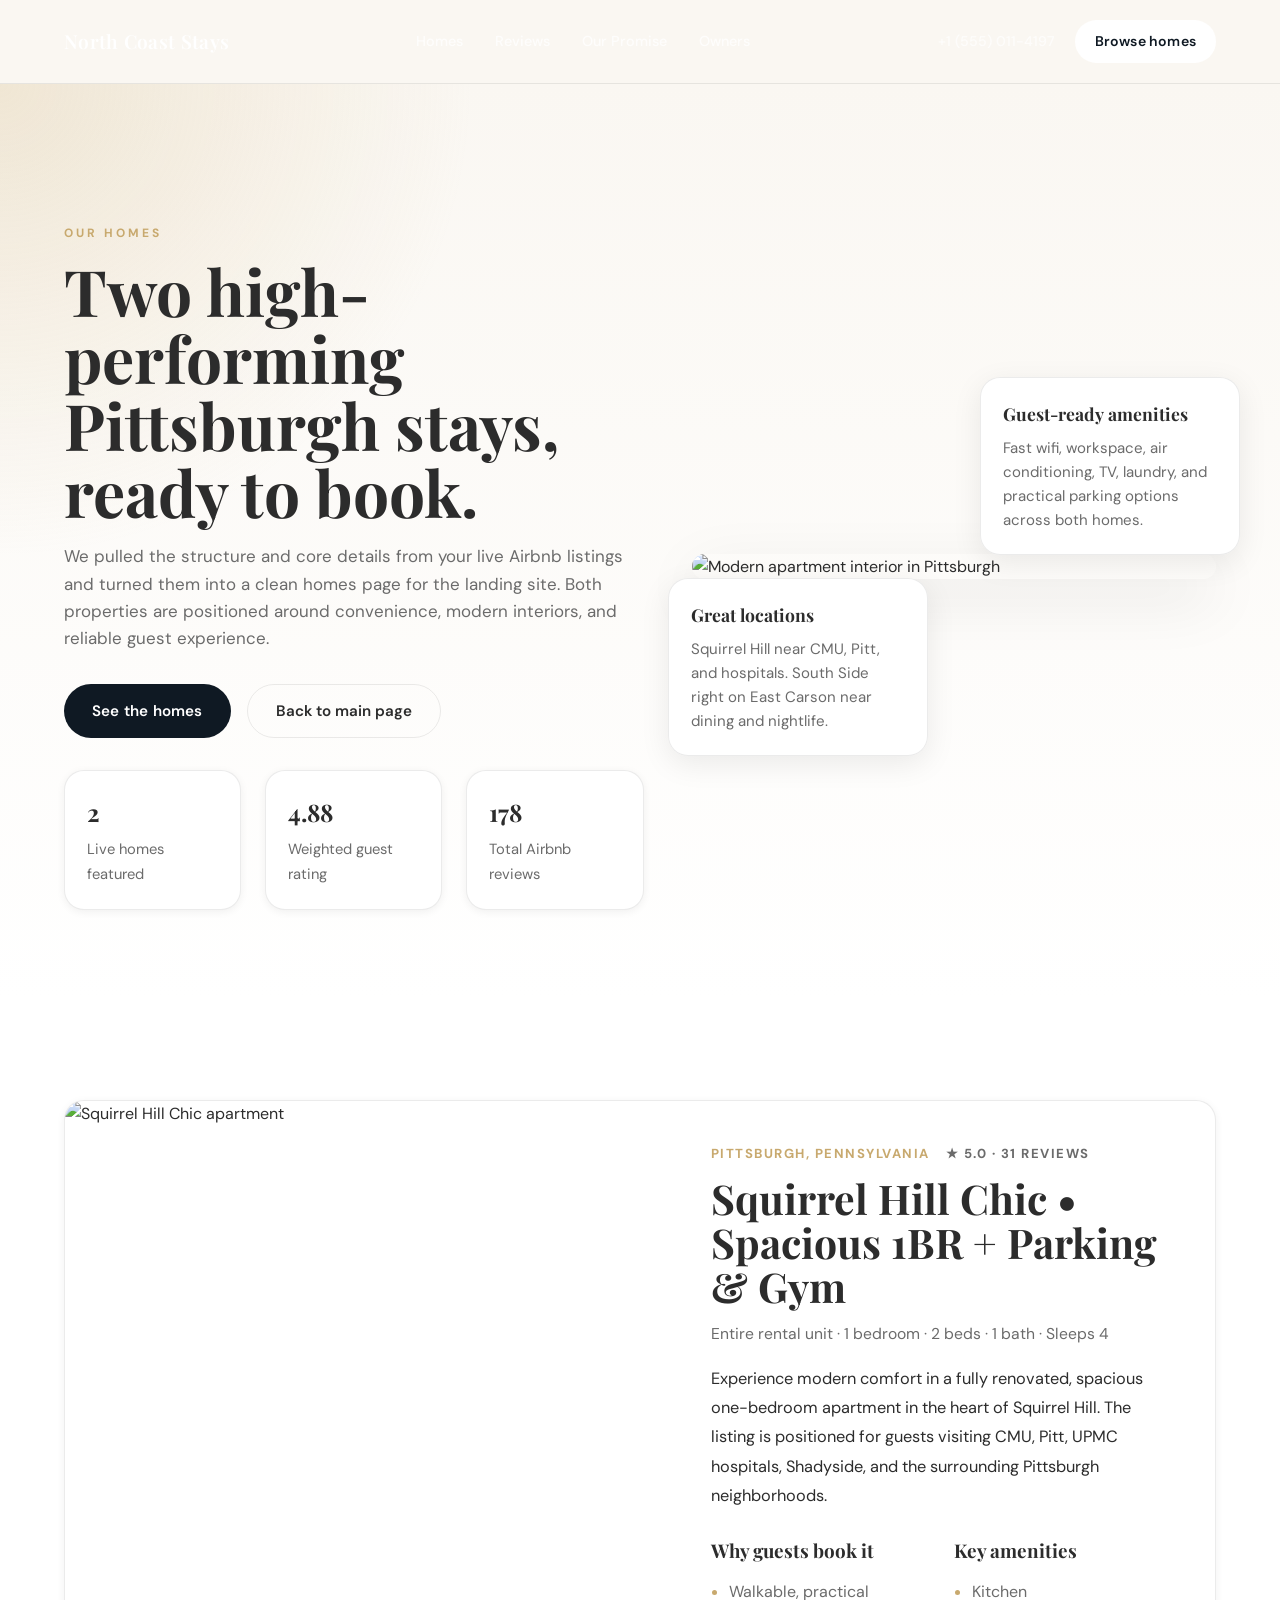
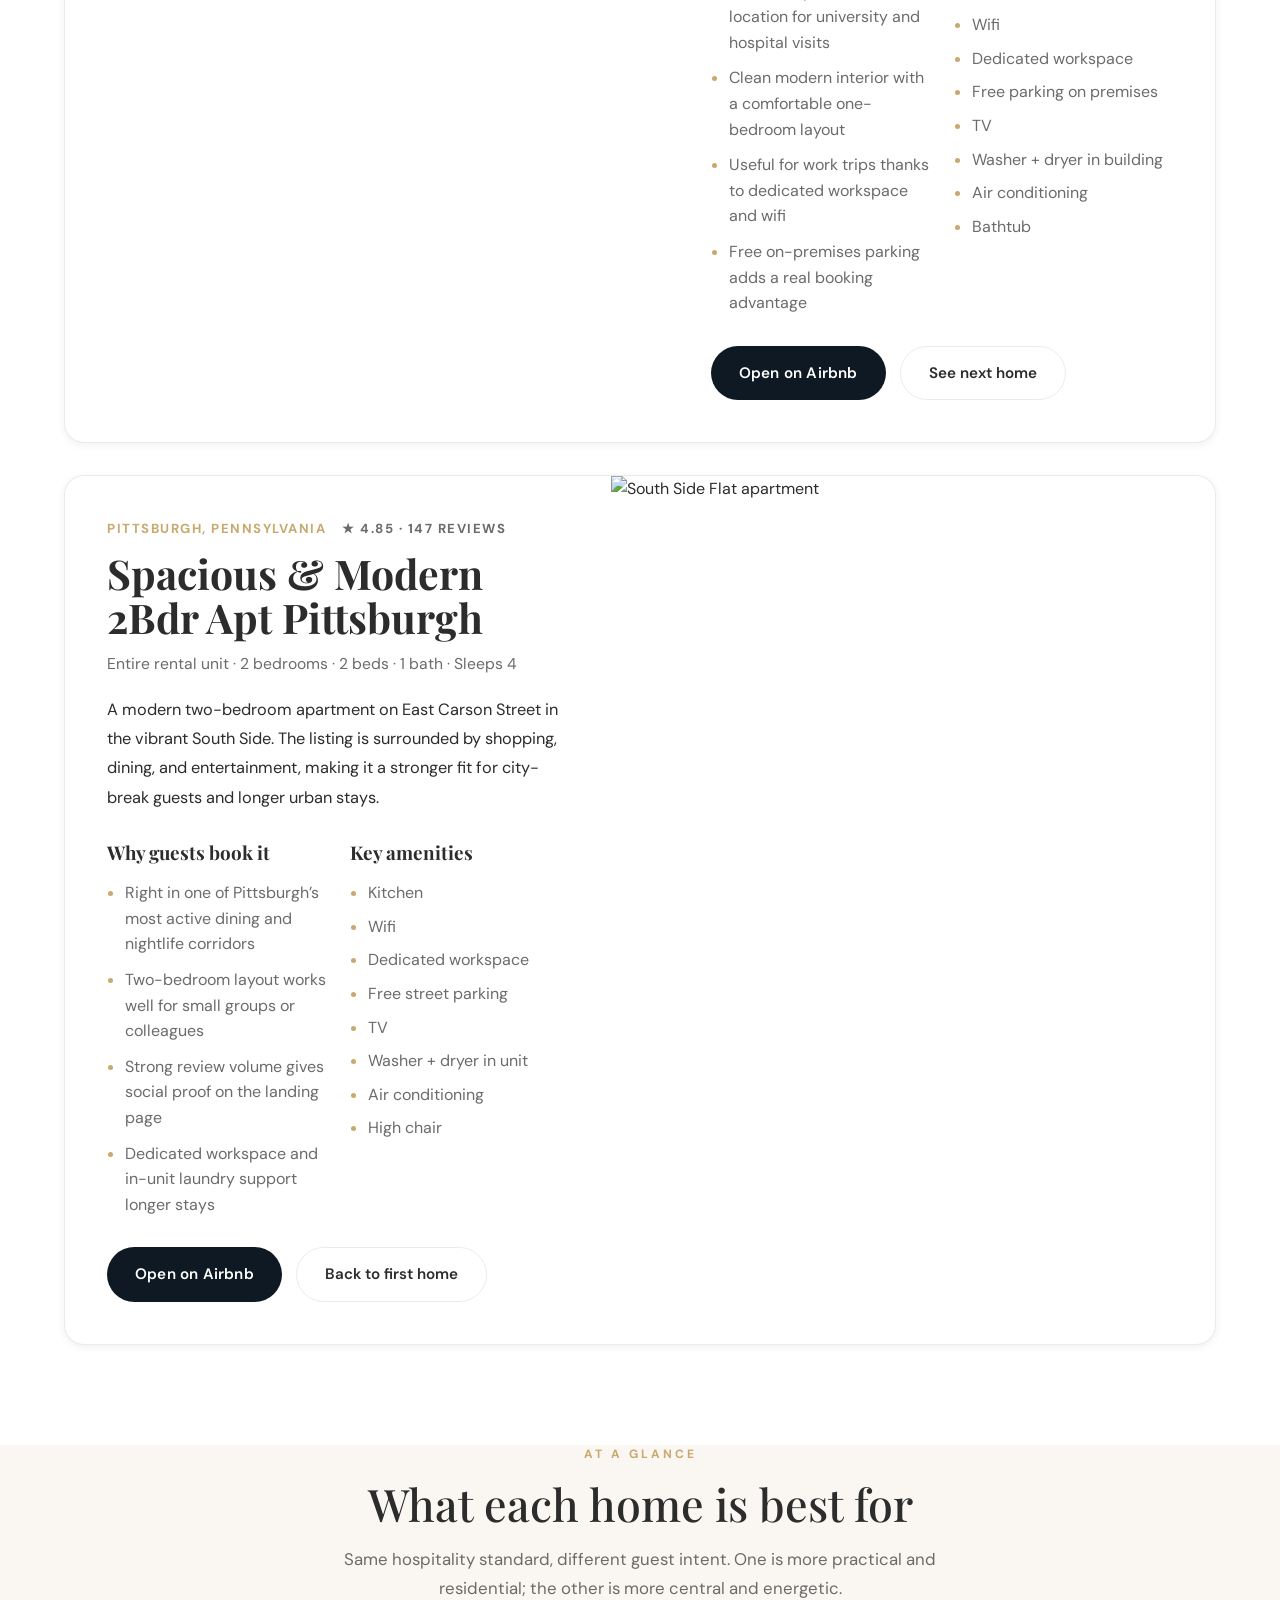
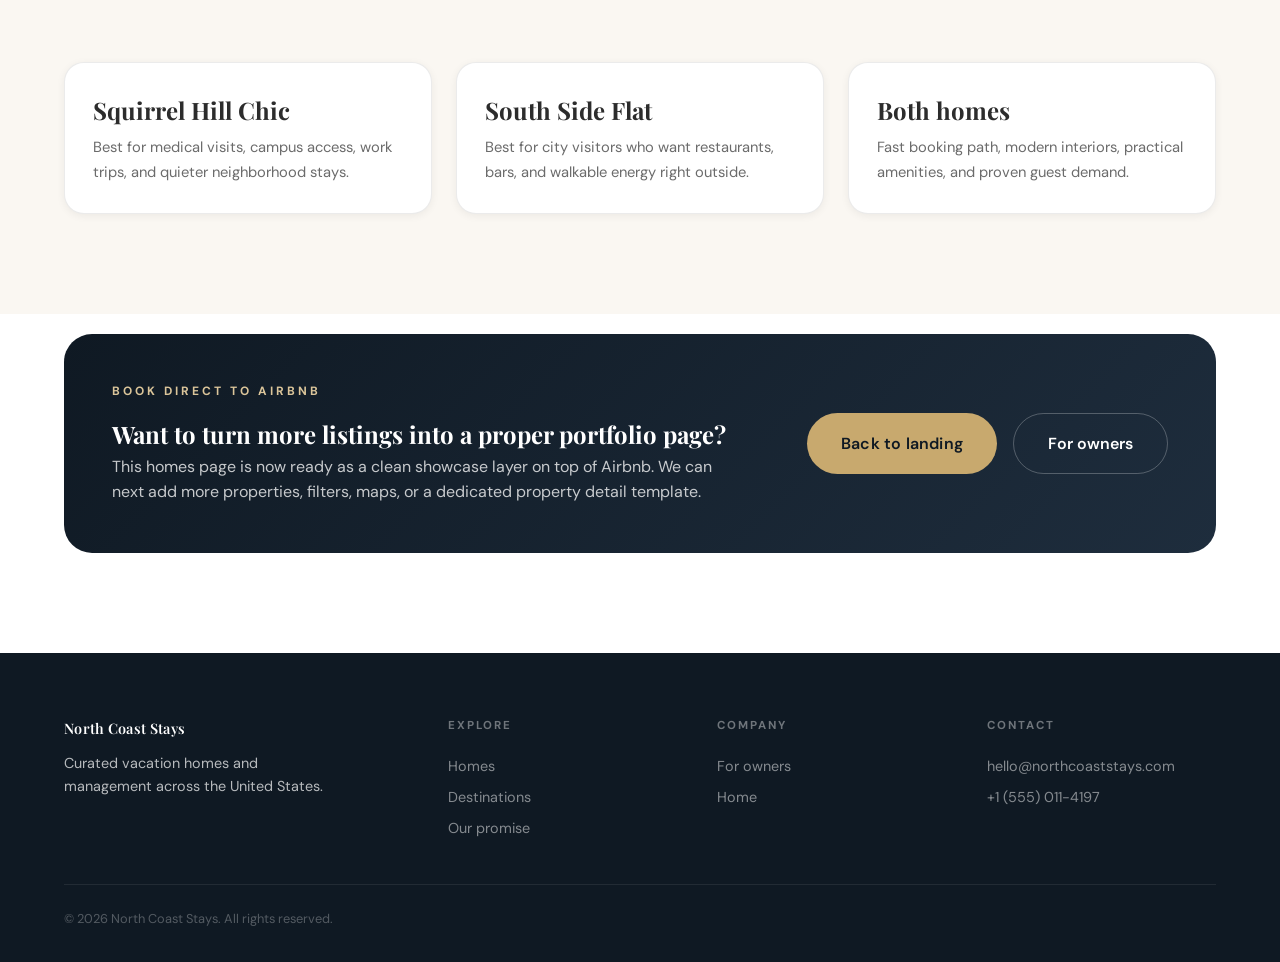
==== commit 700e8d78: "Add reviews page sourced from Airbnb metrics" ====
--- a/homes.html
+++ b/homes.html
@@ -22,7 +22,7 @@
         <a class="logo logo--dark" href="index.html">North Coast Stays</a>
         <nav class="nav nav--dark">
           <a href="homes.html">Homes</a>
-          <a href="index.html#destinations">Destinations</a>
+          <a href="reviews.html">Reviews</a>
           <a href="index.html#promise">Our Promise</a>
           <a href="owners.html">Owners</a>
         </nav>
--- a/styles.css
+++ b/styles.css
@@ -1618,6 +1618,154 @@
   }
 }
 
+/* ─── Reviews page ─── */
+.reviews-section {
+  background: var(--white);
+}
+
+.reviews-grid {
+  display: grid;
+  grid-template-columns: repeat(2, 1fr);
+  gap: 28px;
+}
+
+.review-property-card {
+  background: var(--white);
+  border: 1px solid var(--border);
+  border-radius: var(--radius-lg);
+  box-shadow: var(--shadow-sm);
+  padding: 36px;
+}
+
+.review-property-top {
+  display: flex;
+  justify-content: space-between;
+  align-items: center;
+  gap: 16px;
+  margin-bottom: 14px;
+}
+
+.review-badge {
+  display: inline-flex;
+  align-items: center;
+  padding: 8px 12px;
+  border-radius: 999px;
+  background: rgba(200, 169, 110, 0.14);
+  color: var(--charcoal);
+  font-size: 0.78rem;
+  font-weight: 700;
+  letter-spacing: 0.4px;
+}
+
+.review-badge--soft {
+  background: rgba(15, 25, 35, 0.08);
+}
+
+.review-property-card h2 {
+  font-family: var(--font-serif);
+  font-size: 2rem;
+  line-height: 1.1;
+  margin-bottom: 10px;
+}
+
+.review-property-sub {
+  color: var(--text-muted);
+  margin-bottom: 14px;
+}
+
+.review-property-copy {
+  color: var(--text);
+  line-height: 1.8;
+  margin-bottom: 22px;
+}
+
+.review-score-grid {
+  display: grid;
+  grid-template-columns: repeat(3, 1fr);
+  gap: 14px;
+  margin-bottom: 24px;
+}
+
+.review-score-item {
+  background: var(--cream);
+  border-radius: var(--radius-md);
+  padding: 18px;
+}
+
+.review-score-item span {
+  display: block;
+  color: var(--text-muted);
+  font-size: 0.82rem;
+  margin-bottom: 4px;
+}
+
+.review-score-item strong {
+  font-family: var(--font-serif);
+  font-size: 1.4rem;
+}
+
+.review-bars {
+  display: grid;
+  gap: 14px;
+  margin-bottom: 26px;
+}
+
+.review-bar-row {
+  display: grid;
+  grid-template-columns: 110px 46px 1fr;
+  align-items: center;
+  gap: 14px;
+  font-size: 0.92rem;
+}
+
+.review-bar-row span,
+.review-bar-row strong {
+  white-space: nowrap;
+}
+
+.review-bar {
+  height: 10px;
+  border-radius: 999px;
+  background: var(--cream-dark);
+  overflow: hidden;
+}
+
+.review-bar i {
+  display: block;
+  height: 100%;
+  border-radius: inherit;
+  background: linear-gradient(90deg, var(--gold) 0%, #d7bc89 100%);
+}
+
+@media (max-width: 1024px) {
+  .reviews-grid {
+    grid-template-columns: 1fr;
+  }
+}
+
+@media (max-width: 768px) {
+  .review-property-card {
+    padding: 26px 22px;
+  }
+
+  .review-property-top,
+  .review-score-grid {
+    grid-template-columns: 1fr;
+  }
+
+  .review-property-top {
+    display: grid;
+  }
+
+  .review-bar-row {
+    grid-template-columns: 1fr 44px;
+  }
+
+  .review-bar {
+    grid-column: 1 / -1;
+  }
+}
+
 @media (max-width: 480px) {
   .footer-inner {
     grid-template-columns: 1fr;
